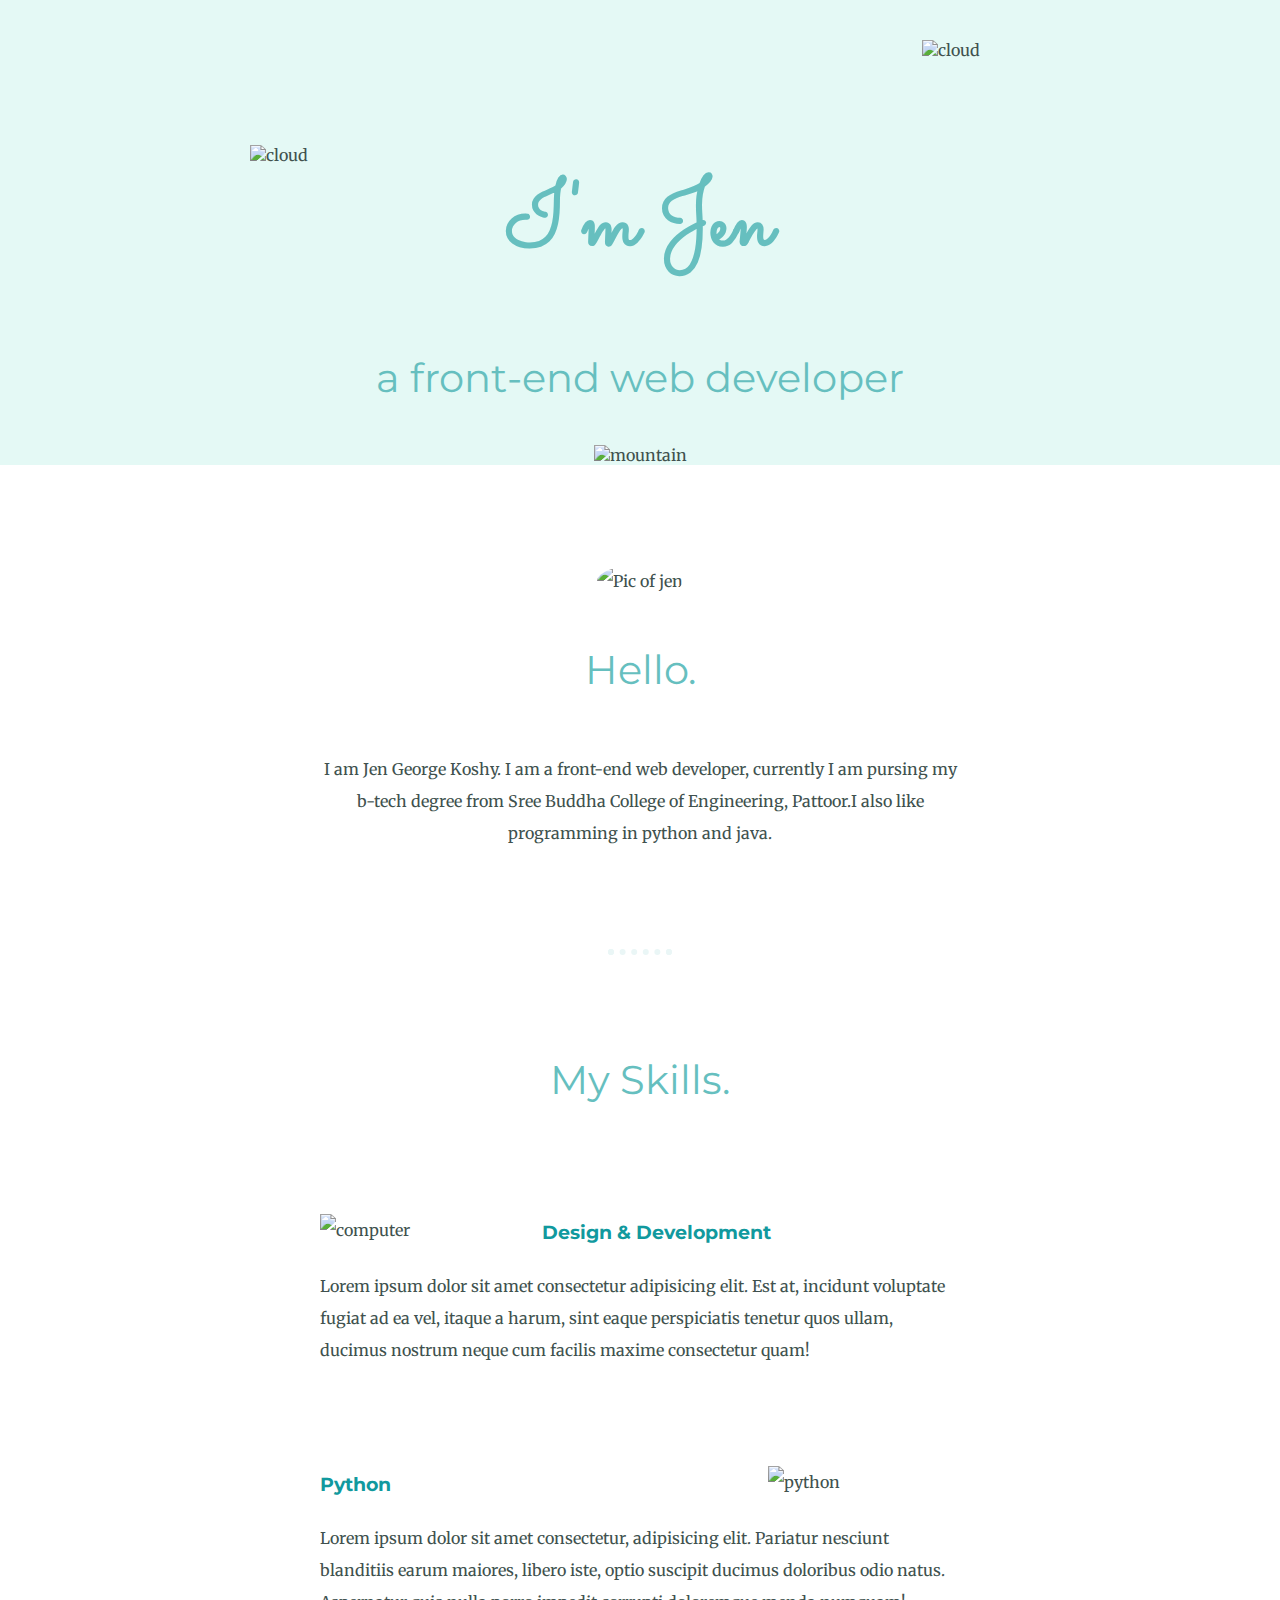
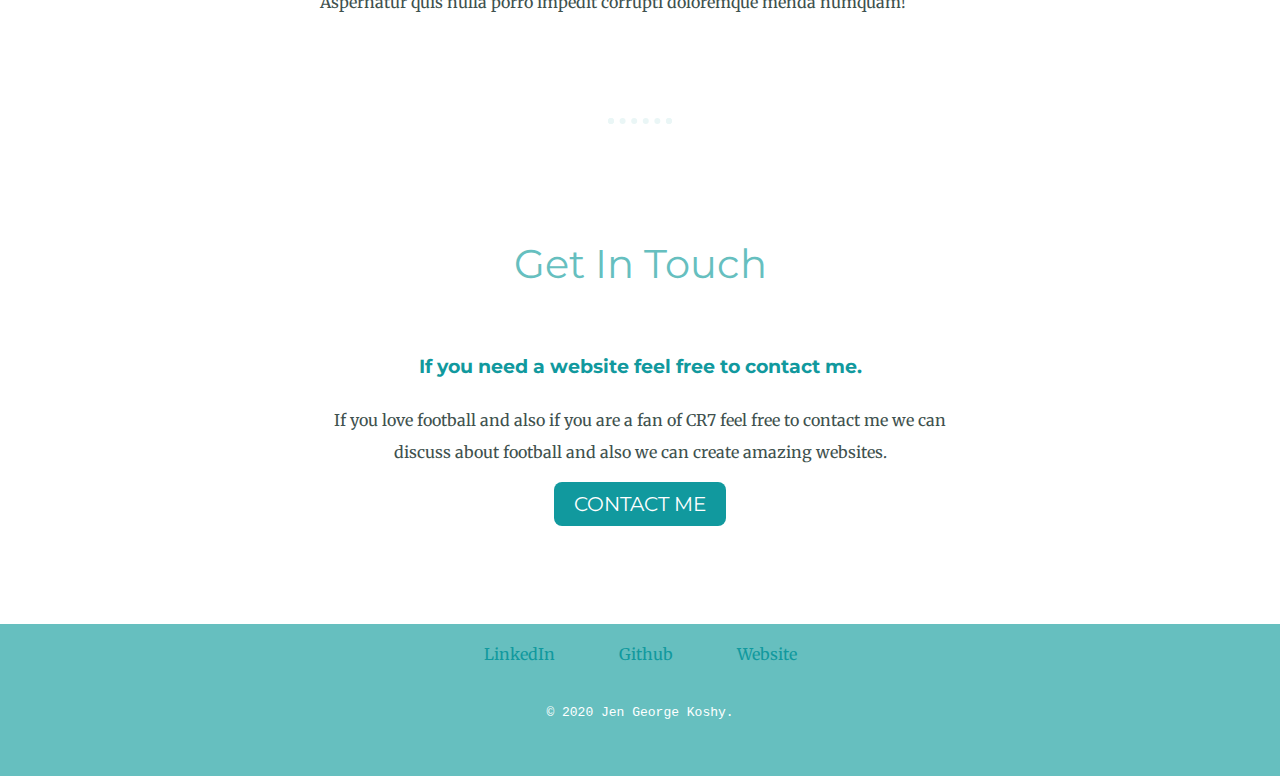
==== index.html @ dedfc174 "Add files via upload" ====
<!DOCTYPE html>
<html lang="en">
  <head>
    <meta charset="UTF-8">
    <meta name="viewport" content="width=device-width, initial-scale=1.0">
    <title>Jen George Koshy</title>
    <link rel="stylesheet" href="style.css">
    <link rel="shortcut icon" href="favicon.ico" type="image/x-icon">
    <link rel="preconnect" href="https://fonts.gstatic.com">
    <link href="https://fonts.googleapis.com/css2?family=Merriweather:ital,wght@0,400;0,700;1,300;1,400;1,700&family=Montserrat:ital,wght@0,300;0,400;0,500;1,200;1,300;1,400;1,500&family=Sacramento&display=swap" rel="stylesheet">

  </head>
<body>
    <div class="top-container">
        <img class="top-cloud" src="images/cloud.png" alt="cloud">
        <h1>I'm Jen</h1>
        <h2>a front-end web developer</h2>
        <img class="bottom-cloud" src="images/cloud.png" alt="cloud">
        <img src="images/mountain.png" alt="mountain" class="mountain">
    </div>
    <div class="middle-container">
        <div class="profile">
          <img class="profile-pic"src="images/JEN2.jpg" alt="Pic of jen">
          <h2>Hello.</h2>
          <p>I am Jen George Koshy. I am a front-end web developer, currently I am pursing my
             b-tech degree from Sree Buddha College of Engineering, Pattoor.I also like 
             programming in python and java.</p>
        </div>
        <hr>
        <div class="skills">
          <h2>My Skills.</h2>
          <div class="skill-row">
            <img class="computer" src="images/computer.png" alt="computer">
            <h3>Design & Development</h3>
            <p>Lorem ipsum dolor sit amet consectetur adipisicing elit. Est at,
              incidunt  voluptate fugiat ad ea vel, itaque a harum,
              sint eaque perspiciatis tenetur quos ullam, ducimus nostrum
              neque cum facilis maxime consectetur quam! </p>
          </div>
          <div class="skill-row">
            <img class="python" src="images/python.png" alt="python">
            <h3>Python</h3>
            <p>Lorem ipsum dolor sit amet consectetur, adipisicing elit. Pariatur
               nesciunt blanditiis earum maiores, libero iste, optio suscipit
               ducimus doloribus odio natus. Aspernatur
              quis nulla porro impedit corrupti doloremque menda numquam!</p>
          </div>
        </div>
        <hr>
        <div class="contact-me">
          <h2>Get In Touch</h2>
          <h3>If you need a website feel free to contact me.</h3>
          <p>If you love football and also if you are a fan of CR7 feel free
             to contact me we can discuss about football and also we can create
             amazing websites.</p>
          <a class="btn" href="mailto:jengeorgekoshy333@gmail.com">CONTACT ME</a>
        </div>
    </div>
    <div class="bottom-container">
        <a class="footer-link" href="https://www.linkedin.com/in/jen-george-koshy-25a0981a0/" target="_blank">LinkedIn</a>
        <a class="footer-link" href="https://github.com/jengeorgekoshy/" target="_blank">Github</a>
        <a class="footer-link" href="https://jengeorgekoshy.github.io/" target="_blank">Website</a>
        <p><code>© 2020 Jen George Koshy.</code></p>
    </div>
</body>
</html>
---- style.css ----
::-webkit-scrollbar {
    display: none;
}
body{
    color: #40514E;
    margin: 0;
    text-align: center;
    font-family: 'Merriweather', serif;

}

h1{
    color:#66BfBf;
    font-family: 'Sacramento', cursive;
    font-size: 5.625rem;
    margin-top: 50px auto 0 auto;
}
h2{
    font-weight: normal;
    color:#66BfBf;
    font-family: 'Montserrat', sans-serif;
    font-size: 2.5rem;
    padding-bottom: 10px;
}
h3{
    color:#11999E;
    font-family: 'Montserrat', sans-serif;
}
.top-container{
    background-color: #E4F9F5;
    position: relative;
    padding-top: 100px;
}
.bottom-cloud{
    position: absolute;
    left:250px;
    bottom: 300px;
}
.top-cloud{
    position: absolute;
    top:40px;
    right: 300px;
}
.profile-pic{
    width: 50%;
    border-radius: 50%;
}
.skill-pic{
    border-radius: 50%;
}
.middle-container{

}


.skill-row{
    width: 50%;
    margin: 100px auto;
    text-align: left;
    line-height: 2;
}
.computer{
    width: 30%;
    float: left;
    margin-right: 30px;
}
.python{
    float:right;
    width: 30%;
    margin-left: 30px;
}
.profile,.contact-me{
    width: 50%;
    margin:100px auto;
    line-height: 2;
}
hr{
    border: dotted #EAF6F6 6px;
    width: 4%;
    border-bottom: none;
    margin: 100px auto;
}



.bottom-container{
    background-color: #66BFBF;
    padding: 20px;
}
.btn{
    background-color: #11999e;
    color: white;
    border-radius: 8px;
    text-decoration: none;
    padding: 10px 20px;
    font-size: 20px;
    font-family: 'Montserrat', sans-serif;
}
.btn:hover{
    background-color: #11cdd4;
}
.footer-link{
    text-decoration: none;
    color: #11999E;
    margin:30px;
}

.footer-link:hover{
    color: white;
}
.bottom-container p{
    color: white;
    padding: 20px;
}
@media(max-width: 600px){
    .mountain{
        display: none;
    }
    .top-container h2{
        padding-bottom: 100px;
    }
    .bottom-cloud, .top-cloud{
        display: none;
    }
    .profile-pic{
        width: 75%;
    }
    .footer-link{
        margin: 20px;
    }
}
@media(max-width:450px){
    .computer, .python{
        width:50%;
        padding-bottom: 20px;
        float: left;
        margin-left: 0px;
        margin-right: 50px;
    }
}
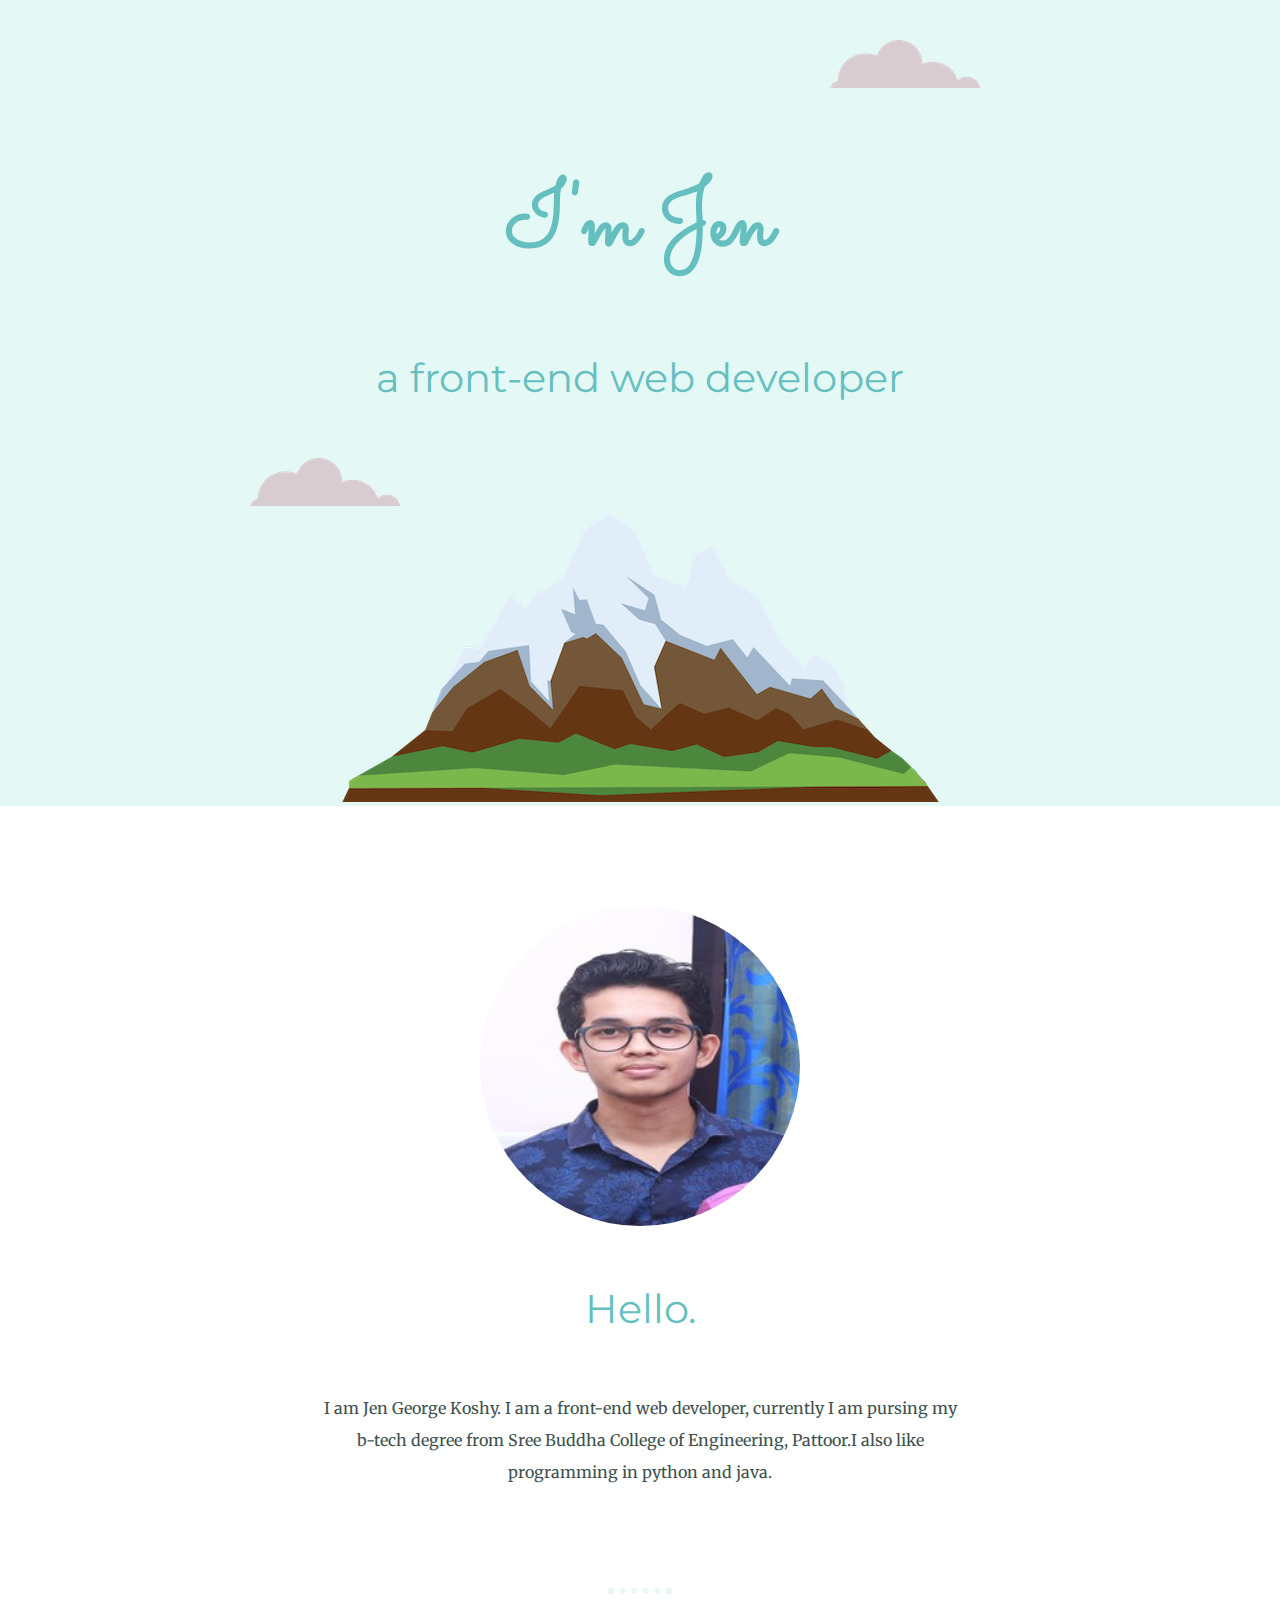
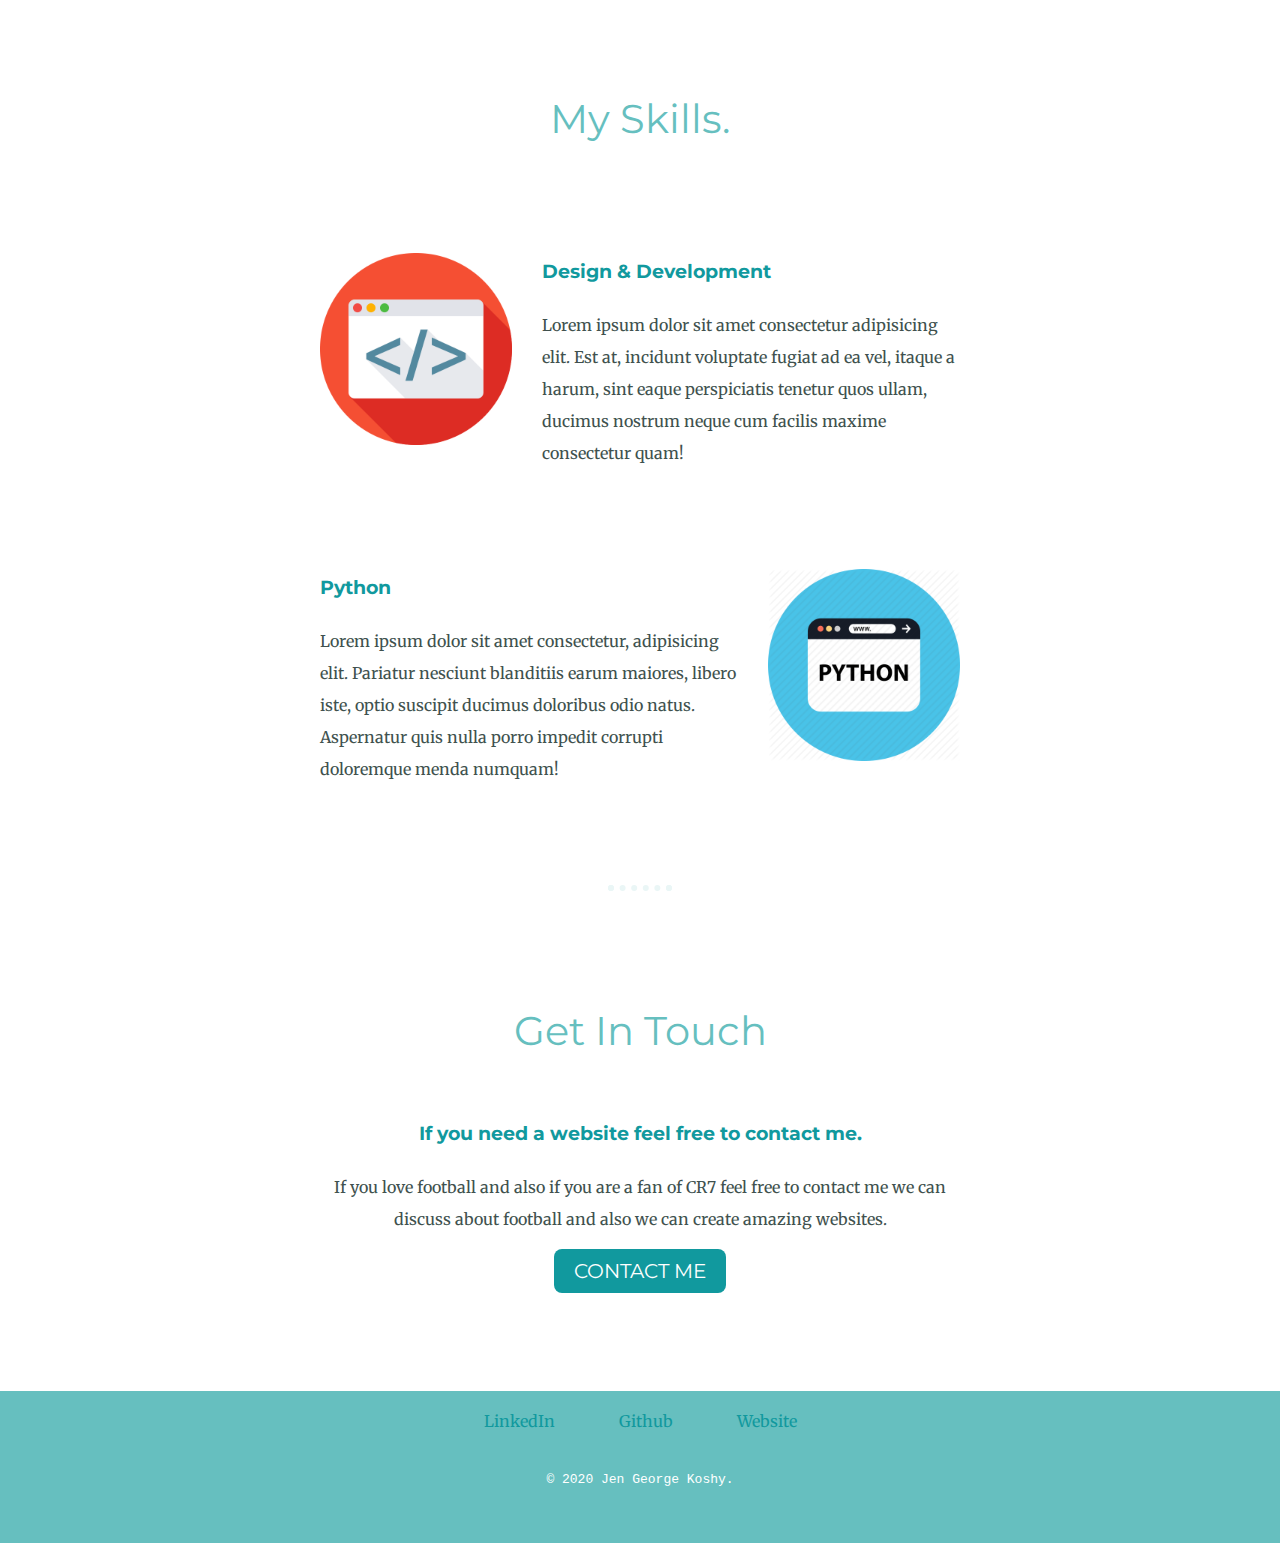
==== commit ce9074e9: "Update index.html" ====
--- a/index.html
+++ b/index.html
@@ -59,8 +59,8 @@
     <div class="bottom-container">
         <a class="footer-link" href="https://www.linkedin.com/in/jen-george-koshy-25a0981a0/" target="_blank">LinkedIn</a>
         <a class="footer-link" href="https://github.com/jengeorgekoshy/" target="_blank">Github</a>
-        <a class="footer-link" href="https://jengeorgekoshy.github.io/" target="_blank">Website</a>
+        <a class="footer-link" href="https://jengeorgekoshy.github.io/travel-diary" target="_blank">Website</a>
         <p><code>© 2020 Jen George Koshy.</code></p>
     </div>
 </body>
-</html>+</html>
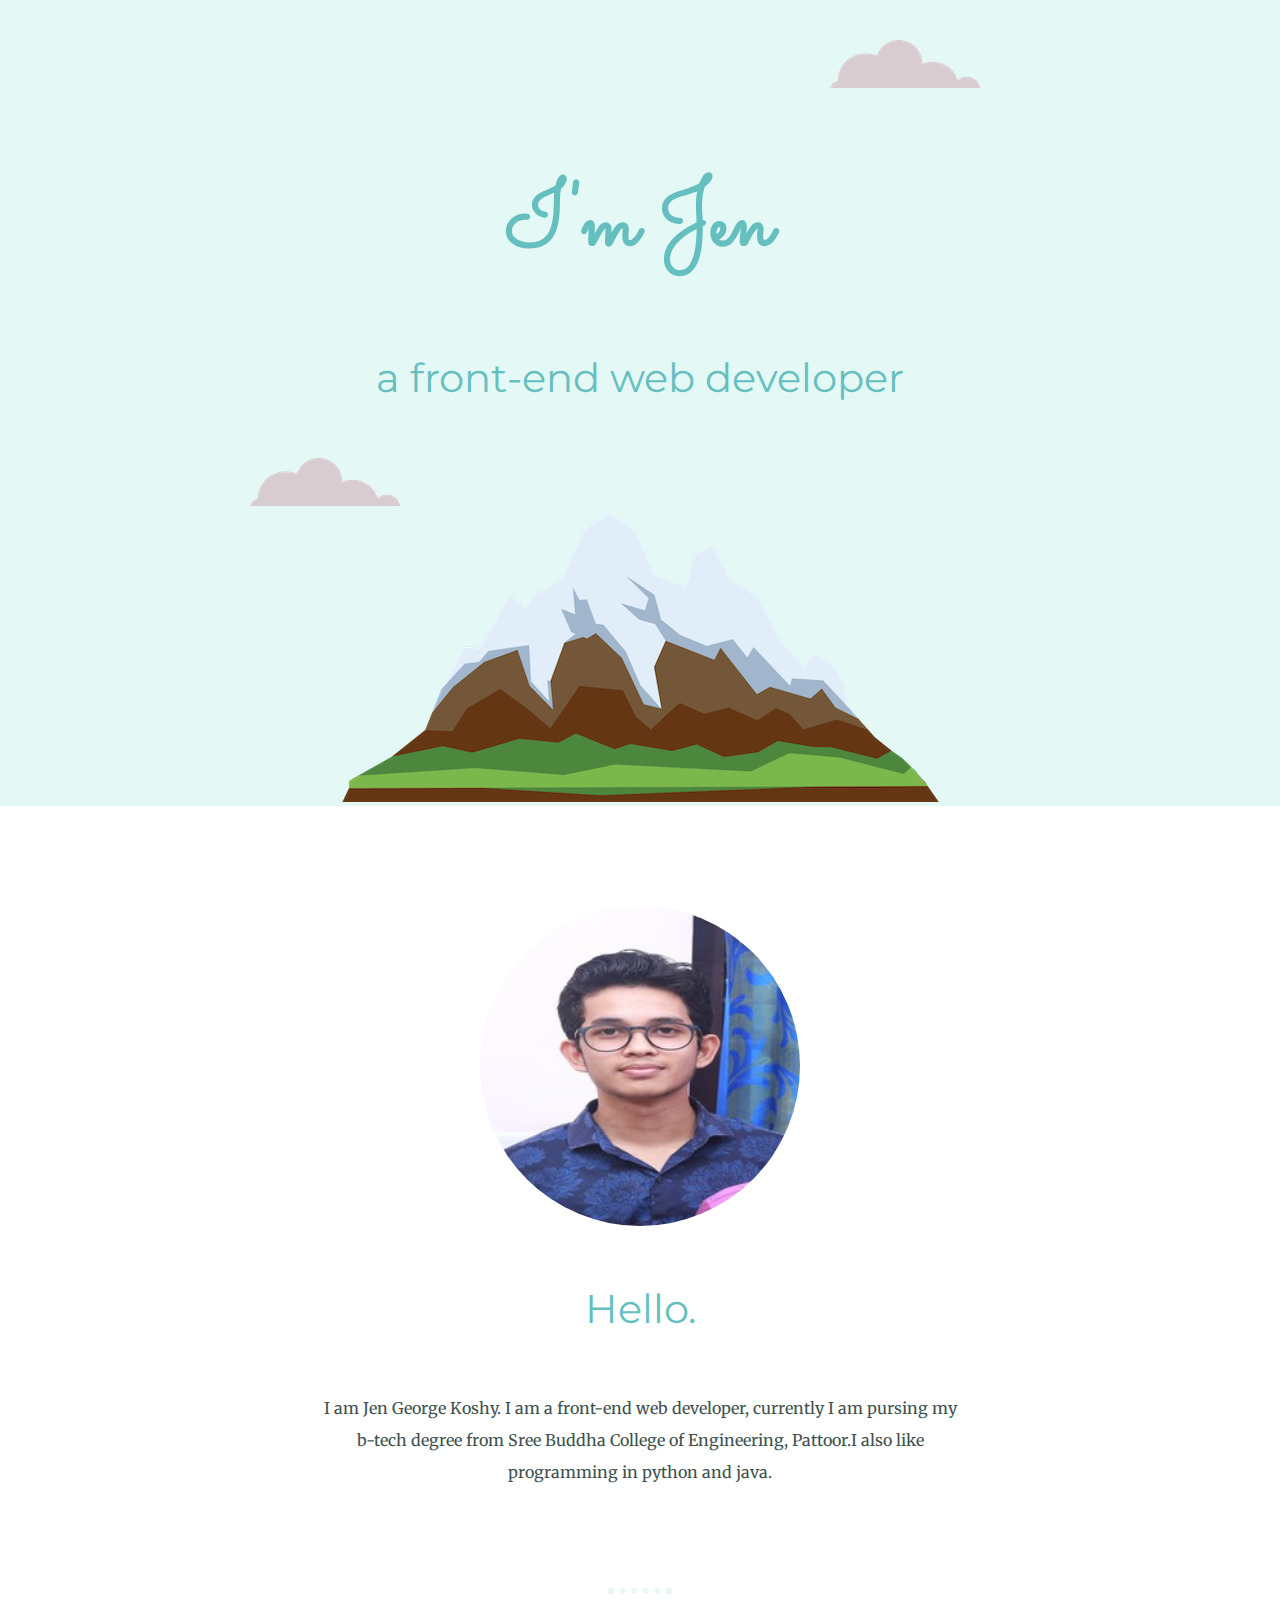
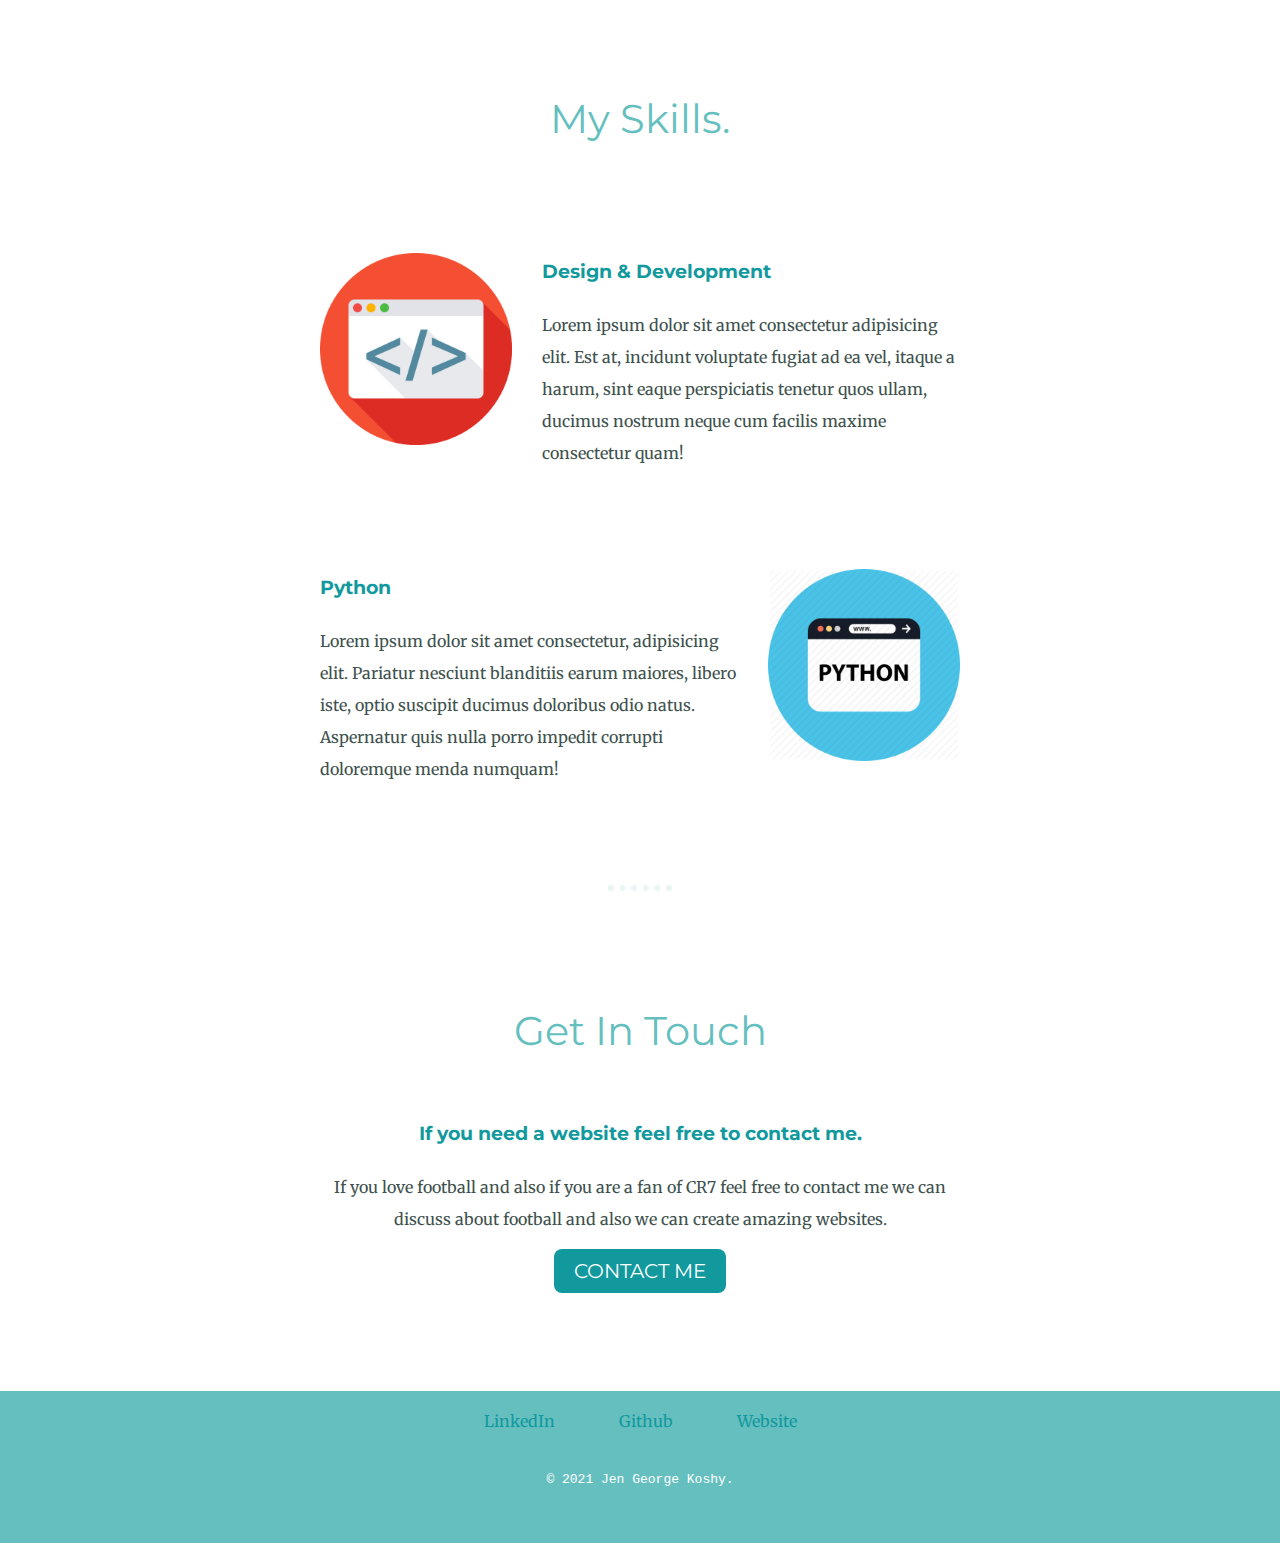
==== commit 6eced60c: "Update index.html" ====
--- a/index.html
+++ b/index.html
@@ -60,7 +60,7 @@
         <a class="footer-link" href="https://www.linkedin.com/in/jen-george-koshy-25a0981a0/" target="_blank">LinkedIn</a>
         <a class="footer-link" href="https://github.com/jengeorgekoshy/" target="_blank">Github</a>
         <a class="footer-link" href="https://jengeorgekoshy.github.io/travel-diary" target="_blank">Website</a>
-        <p><code>© 2020 Jen George Koshy.</code></p>
+        <p><code>© 2021 Jen George Koshy.</code></p>
     </div>
 </body>
 </html>
